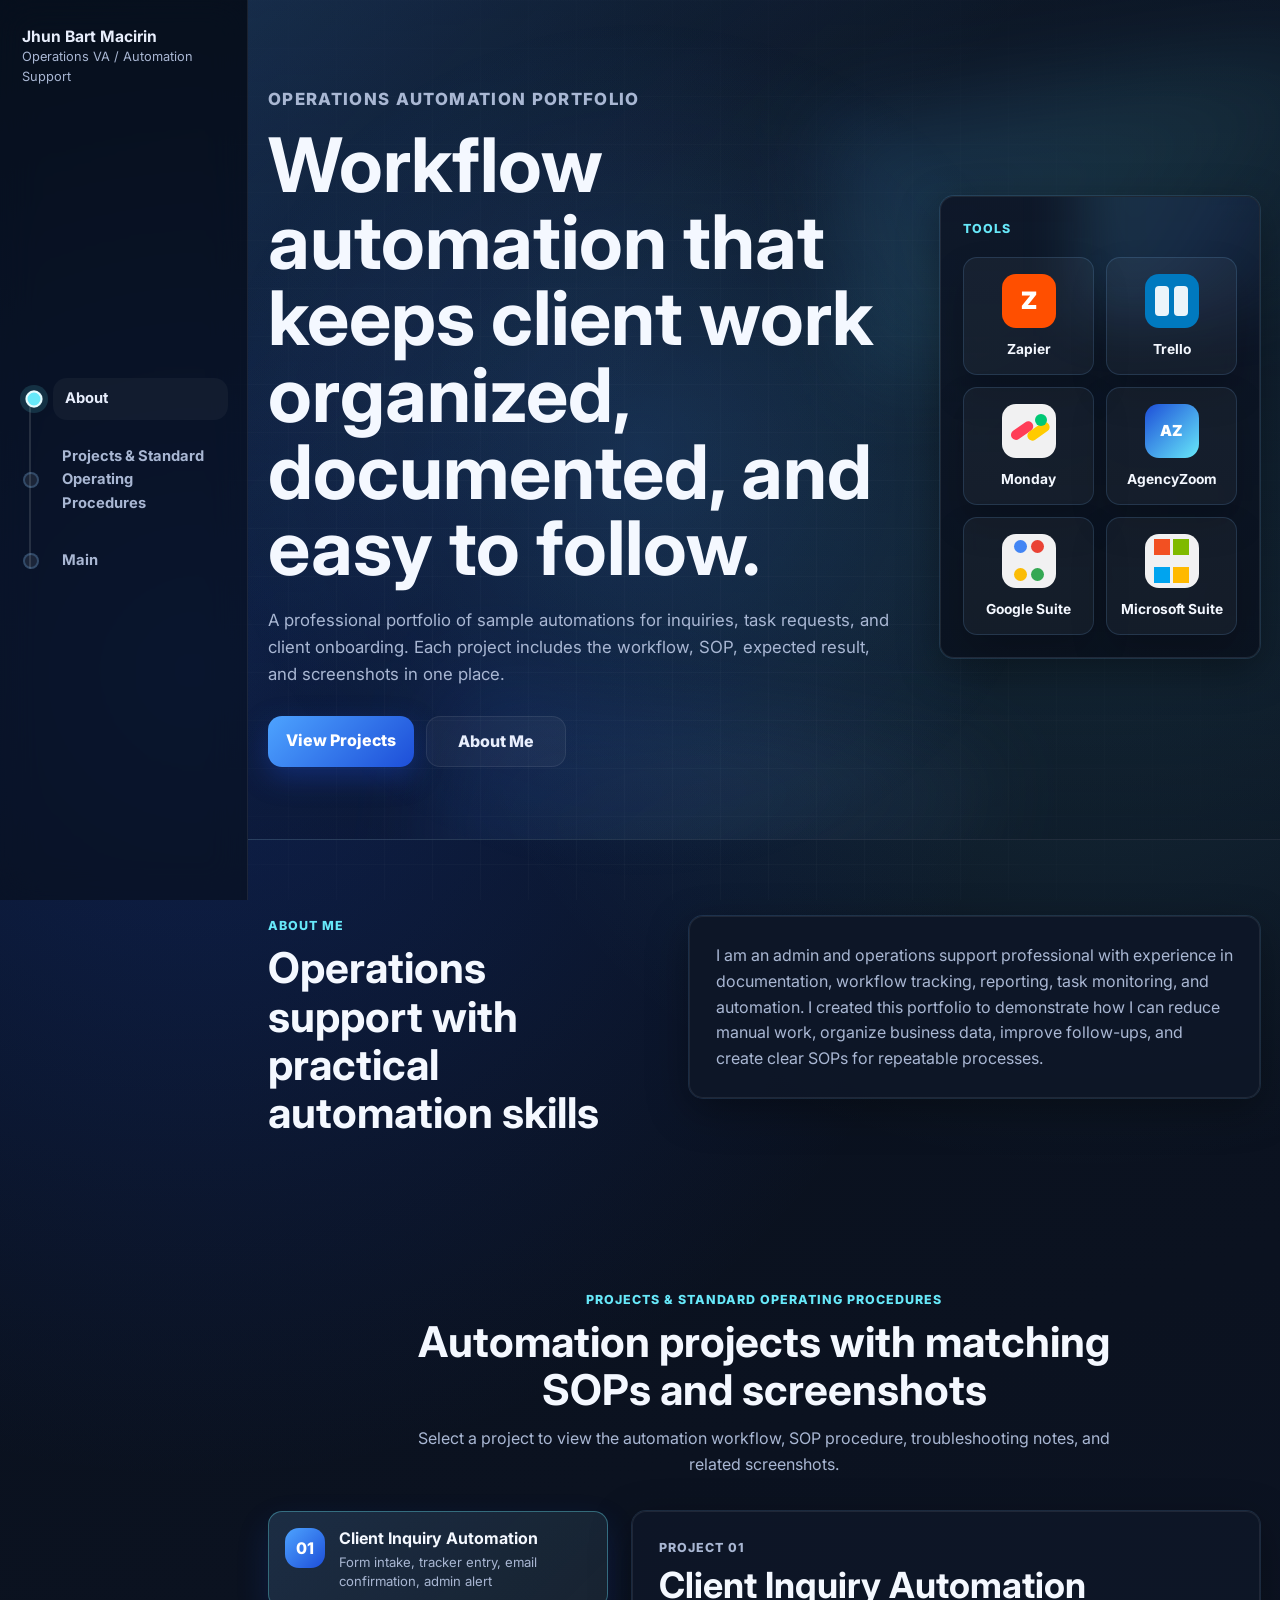
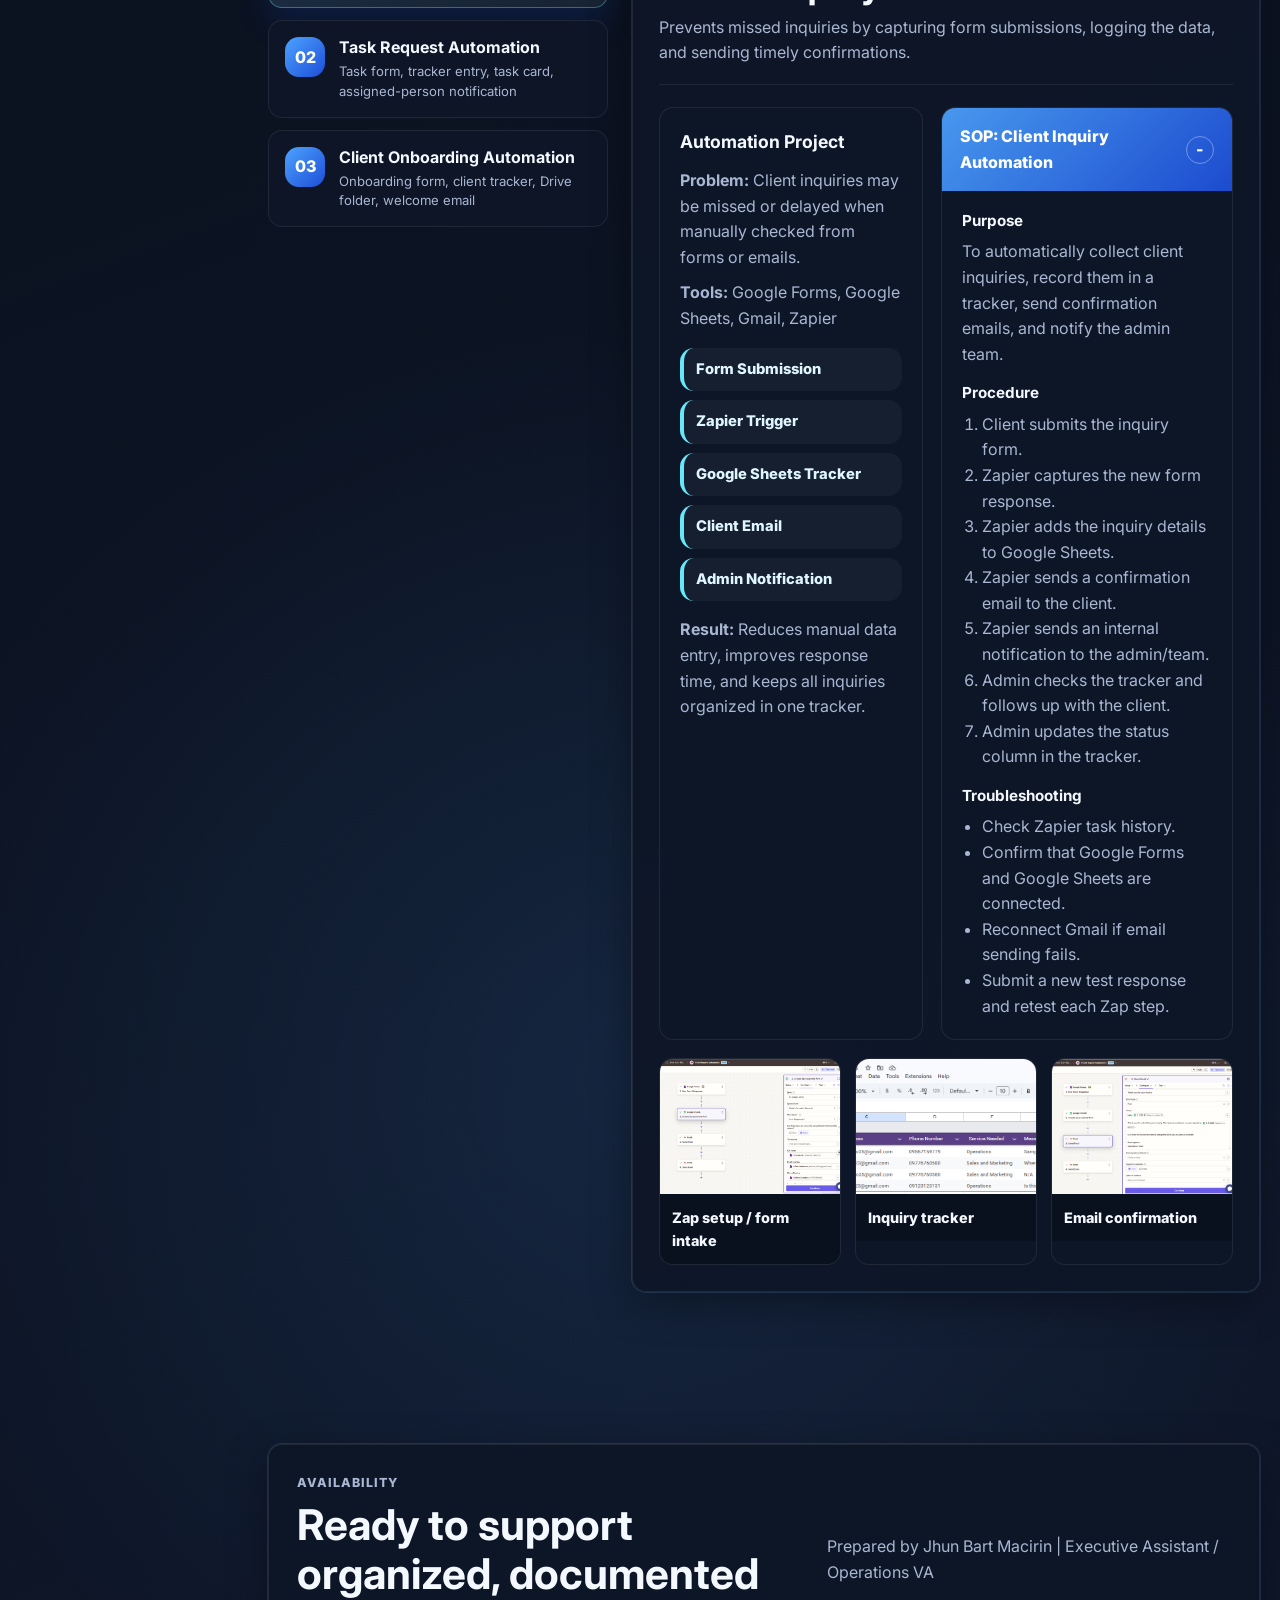
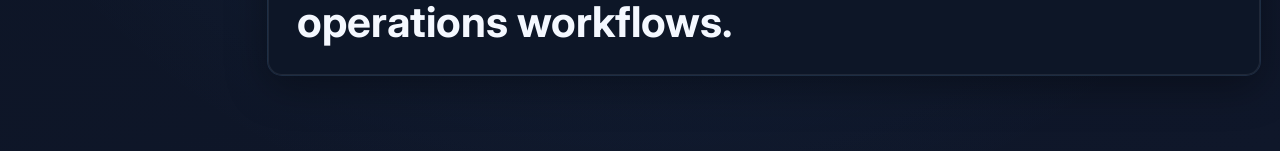
==== zapier_portfolio_html/index.html @ 9762e551 "My resume" ====
<!DOCTYPE html>
<html lang="en">
<head>
    <meta charset="UTF-8" />
    <meta name="viewport" content="width=device-width, initial-scale=1.0" />
    <title>Zapier Operations Automation Portfolio | Jhun Bart Macirin</title>
    <link rel="preconnect" href="https://fonts.googleapis.com" />
    <link rel="preconnect" href="https://fonts.gstatic.com" crossorigin />
    <link href="https://fonts.googleapis.com/css2?family=Inter:wght@400;500;600;700;800&display=swap" rel="stylesheet" />
    <link rel="stylesheet" href="style.css" />
</head>
<body>
    <header class="site-header">
        <div class="container nav-container">
            <a class="brand" href="#top" aria-label="Portfolio home">
                
                <span>
                    <strong>Jhun Bart Macirin</strong>
                    <small>Operations VA / Automation Support</small>
                </span>
            </a>

            <button class="menu-btn" id="menuBtn" type="button" aria-label="Toggle navigation" aria-expanded="false">
                <span></span>
                <span></span>
                <span></span>
            </button>

            <nav class="nav-links" id="navLinks" aria-label="Main navigation">
                <a href="#about">About</a>
                <a href="#projects">Projects & Standard Operating Procedures</a>
                <a href="../jbmacs.html">Main</a>
            </nav>
        </div>
    </header>

    <main id="top">
        <section class="hero">
            <div class="container hero-grid">
                <div class="hero-content">
                    <p class="eyebrow">Operations Automation Portfolio</p>
                    <h1>Workflow automation that keeps client work organized, documented, and easy to follow.</h1>
                    <p>
                        A professional portfolio of sample automations for inquiries, task requests, and client onboarding.
                        Each project includes the workflow, SOP, expected result, and screenshots in one place.
                    </p>
                    <div class="hero-actions">
                        <a href="#projects" class="btn primary">View Projects</a>
                        <a href="#about" class="btn secondary">About Me</a>
                    </div>
                </div>

                <aside class="hero-tools-panel" aria-label="Tools I am confident in using">
                    <div class="hero-tools-copy">
                        <p class="section-label">Tools</p>
                        
                    </div>

                    <div class="floating-tools-grid">
                        <div class="hero-tool float-one">
                            <span class="tool-logo zapier-logo" aria-hidden="true">Z</span>
                            <strong>Zapier</strong>
                        </div>
                        <div class="hero-tool float-two">
                            <span class="tool-logo task-logo" aria-hidden="true">
                                <span></span>
                                <span></span>
                            </span>
                            <strong>Trello</strong>
                        </div>
                        <div class="hero-tool float-three">
                            <span class="tool-logo monday-logo" aria-hidden="true">
                                <span></span>
                                <span></span>
                                <span></span>
                            </span>
                            <strong>Monday</strong>
                        </div>
                        <div class="hero-tool float-two">
                            <span class="tool-logo agencyzoom-logo" aria-hidden="true">AZ</span>
                            <strong>AgencyZoom</strong>
                        </div>
                        <div class="hero-tool float-three">
                            <span class="tool-logo google-logo" aria-hidden="true">
                                <span></span>
                                <span></span>
                                <span></span>
                                <span></span>
                            </span>
                            <strong>Google Suite</strong>
                        </div>
                        <div class="hero-tool float-one">
                            <span class="tool-logo microsoft-logo" aria-hidden="true">
                                <span></span>
                                <span></span>
                                <span></span>
                                <span></span>
                            </span>
                            <strong>Microsoft Suite</strong>
                        </div>
                    </div>
                </aside>
            </div>
        </section>

        <section id="about" class="section">
            <div class="container split-section">
                <div class="section-heading left">
                    <p class="section-label">About Me</p>
                    <h2>Operations support with practical automation skills</h2>
                </div>
                <div class="content-panel">
                    <p>
                        I am an admin and operations support professional with experience in documentation,
                        workflow tracking, reporting, task monitoring, and automation. I created this portfolio
                        to demonstrate how I can reduce manual work, organize business data, improve follow-ups,
                        and create clear SOPs for repeatable processes.
                    </p>
                </div>
            </div>
        </section>

       

        <section id="projects" class="section projects-section">
            <div class="container">
                <div class="section-heading">
                    <p class="section-label">Projects & Standard Operating Procedures</p>
                    <h2>Automation projects with matching SOPs and screenshots</h2>
                    <p class="section-intro">Select a project to view the automation workflow, SOP procedure, troubleshooting notes, and related screenshots.</p>
                </div>

                <div class="project-layout">
                    <div class="project-list" aria-label="Project selector">
                        <button class="project-card active" type="button" data-project="client-inquiry">
                            <span class="project-number">01</span>
                            <span>
                                <strong>Client Inquiry Automation</strong>
                                <small>Form intake, tracker entry, email confirmation, admin alert</small>
                            </span>
                        </button>

                        <button class="project-card" type="button" data-project="task-request">
                            <span class="project-number">02</span>
                            <span>
                                <strong>Task Request Automation</strong>
                                <small>Task form, tracker entry, task card, assigned-person notification</small>
                            </span>
                        </button>

                        <button class="project-card" type="button" data-project="client-onboarding">
                            <span class="project-number">03</span>
                            <span>
                                <strong>Client Onboarding Automation</strong>
                                <small>Onboarding form, client tracker, Drive folder, welcome email</small>
                            </span>
                        </button>
                    </div>

                    <div class="project-details">
                        <article class="project-detail active" id="client-inquiry" data-project-panel="client-inquiry">
                            <div class="detail-header">
                                <p class="section-label">Project 01</p>
                                <h3>Client Inquiry Automation</h3>
                                <p>Prevents missed inquiries by capturing form submissions, logging the data, and sending timely confirmations.</p>
                            </div>

                            <div class="detail-grid">
                                <section class="detail-block">
                                    <h4>Automation Project</h4>
                                    <p><strong>Problem:</strong> Client inquiries may be missed or delayed when manually checked from forms or emails.</p>
                                    <p><strong>Tools:</strong> Google Forms, Google Sheets, Gmail, Zapier</p>
                                    <div class="workflow">
                                        <span>Form Submission</span>
                                        <span>Zapier Trigger</span>
                                        <span>Google Sheets Tracker</span>
                                        <span>Client Email</span>
                                        <span>Admin Notification</span>
                                    </div>
                                    <p><strong>Result:</strong> Reduces manual data entry, improves response time, and keeps all inquiries organized in one tracker.</p>
                                </section>

                                <section class="detail-block sop-block">
                                    <button class="sop-toggle" type="button" aria-expanded="true">
                                        <span>SOP: Client Inquiry Automation</span>
                                        <span class="toggle-icon">-</span>
                                    </button>
                                    <div class="sop-body open">
                                        <h5>Purpose</h5>
                                        <p>To automatically collect client inquiries, record them in a tracker, send confirmation emails, and notify the admin team.</p>
                                        <h5>Procedure</h5>
                                        <ol>
                                            <li>Client submits the inquiry form.</li>
                                            <li>Zapier captures the new form response.</li>
                                            <li>Zapier adds the inquiry details to Google Sheets.</li>
                                            <li>Zapier sends a confirmation email to the client.</li>
                                            <li>Zapier sends an internal notification to the admin/team.</li>
                                            <li>Admin checks the tracker and follows up with the client.</li>
                                            <li>Admin updates the status column in the tracker.</li>
                                        </ol>
                                        <h5>Troubleshooting</h5>
                                        <ul>
                                            <li>Check Zapier task history.</li>
                                            <li>Confirm that Google Forms and Google Sheets are connected.</li>
                                            <li>Reconnect Gmail if email sending fails.</li>
                                            <li>Submit a new test response and retest each Zap step.</li>
                                        </ul>
                                    </div>
                                </section>
                            </div>

                            <section class="screenshots-row" aria-label="Client inquiry screenshots">
                                <figure>
                                    <img src="images/proj 1.png" alt="Client inquiry automation screenshot placeholder" />
                                    <figcaption>Zap setup / form intake</figcaption>
                                </figure>
                                <figure>
                                    <img src="images/proj 1.2.png" alt="Client inquiry tracker screenshot placeholder" />
                                    <figcaption>Inquiry tracker</figcaption>
                                </figure>
                                <figure>
                                    <img src="images/proj 1.3.png" alt="Client inquiry email screenshot placeholder" />
                                    <figcaption>Email confirmation</figcaption>
                                </figure>
                            </section>
                        </article>

                        <article class="project-detail" id="task-request" data-project-panel="task-request">
                            <div class="detail-header">
                                <p class="section-label">Project 02</p>
                                <h3>Task Request Automation</h3>
                                <p>Turns incoming task requests into trackable assignments with clear notifications and status visibility.</p>
                            </div>

                            <div class="detail-grid">
                                <section class="detail-block">
                                    <h4>Automation Project</h4>
                                    <p><strong>Problem:</strong> Task requests from different people can be forgotten or not assigned properly.</p>
                                    <p><strong>Tools:</strong> Google Forms, Google Sheets, Trello / ClickUp / Asana, Gmail, Zapier</p>
                                    <div class="workflow">
                                        <span>Task Form</span>
                                        <span>Zapier Trigger</span>
                                        <span>Tracker Entry</span>
                                        <span>Task Card</span>
                                        <span>Email Notification</span>
                                    </div>
                                    <p><strong>Result:</strong> Helps prevent missed tasks by automatically converting task requests into trackable action items.</p>
                                </section>

                                <section class="detail-block sop-block">
                                    <button class="sop-toggle" type="button" aria-expanded="true">
                                        <span>SOP: Task Request Automation</span>
                                        <span class="toggle-icon">-</span>
                                    </button>
                                    <div class="sop-body open">
                                        <h5>Purpose</h5>
                                        <p>To automatically record task requests, create a task card, and notify the assigned person.</p>
                                        <h5>Procedure</h5>
                                        <ol>
                                            <li>Requester submits the task request form.</li>
                                            <li>Zapier records the task in the tracker.</li>
                                            <li>Zapier creates a task card in the project management tool.</li>
                                            <li>Zapier sends an email notification to the assigned person.</li>
                                            <li>Assigned person updates the task status.</li>
                                        </ol>
                                        <h5>Troubleshooting</h5>
                                        <ul>
                                            <li>Check whether the project management tool connection is active.</li>
                                            <li>Confirm the assignee email is valid.</li>
                                            <li>Retest the Zap using a sample task request.</li>
                                        </ul>
                                    </div>
                                </section>
                            </div>

                            <section class="screenshots-row" aria-label="Task request screenshots">
                                <figure>
                                    <img src="images/proj 2.1.png" alt="Task request automation screenshot placeholder" />
                                    <figcaption>Task form</figcaption>
                                </figure>
                                <figure>
                                    <img src="images/proj 2.2.png" alt="Task tracker screenshot placeholder" />
                                    <figcaption>Task tracker</figcaption>
                                </figure>
                                <figure>
                                    <img src="images/proj 2.3.png" alt="Task card screenshot placeholder" />
                                    <figcaption>Task card</figcaption>
                                </figure>
                            </section>
                        </article>

                        <article class="project-detail" id="client-onboarding" data-project-panel="client-onboarding">
                            <div class="detail-header">
                                <p class="section-label">Project 03</p>
                                <h3>Client Onboarding Automation</h3>
                                <p>Standardizes onboarding by creating records, folders, welcome messages, and team notifications automatically.</p>
                            </div>

                            <div class="detail-grid">
                                <section class="detail-block">
                                    <h4>Automation Project</h4>
                                    <p><strong>Problem:</strong> New client onboarding requires repeated manual steps such as creating folders, records, and welcome emails.</p>
                                    <p><strong>Tools:</strong> Google Forms, Google Sheets, Google Drive, Gmail, Zapier</p>
                                    <div class="workflow">
                                        <span>Onboarding Form</span>
                                        <span>Zapier Trigger</span>
                                        <span>Client Tracker</span>
                                        <span>Drive Folder</span>
                                        <span>Welcome Email</span>
                                    </div>
                                    <p><strong>Result:</strong> Improves onboarding organization by automatically creating client records, folders, and welcome emails.</p>
                                </section>

                                <section class="detail-block sop-block">
                                    <button class="sop-toggle" type="button" aria-expanded="true">
                                        <span>SOP: Client Onboarding Automation</span>
                                        <span class="toggle-icon">-</span>
                                    </button>
                                    <div class="sop-body open">
                                        <h5>Purpose</h5>
                                        <p>To organize new client onboarding by creating records, folders, and welcome emails automatically.</p>
                                        <h5>Procedure</h5>
                                        <ol>
                                            <li>Client submits onboarding form.</li>
                                            <li>Zapier adds the client details to the onboarding tracker.</li>
                                            <li>Zapier creates a Google Drive folder.</li>
                                            <li>Zapier sends a welcome email.</li>
                                            <li>Zapier notifies the admin/team.</li>
                                            <li>Admin reviews the onboarding tracker and prepares next steps.</li>
                                        </ol>
                                        <h5>Troubleshooting</h5>
                                        <ul>
                                            <li>Confirm the Google Drive destination folder is available.</li>
                                            <li>Check the tracker columns used by the Zap.</li>
                                            <li>Reconnect Gmail or Google Drive if a step fails.</li>
                                        </ul>
                                    </div>
                                </section>
                            </div>

                            <section class="screenshots-row" aria-label="Client onboarding screenshots">
                                <figure>
                                    <img src="images/Proj 3.1.1.png" alt="Client onboarding automation screenshot placeholder" />
                                    <figcaption>Zap Set-up</figcaption>
                                </figure>
                                <figure>
                                    <img src="images/Proj 3.1.png" alt="Client folder screenshot placeholder" />
                                    <figcaption>Zap set-up</figcaption>
                                </figure>
                                <figure>
                                    <img src="images/Proj 3.2.png" alt="Welcome email screenshot placeholder" />
                                    <figcaption>Welcome email</figcaption>
                                </figure>
                            </section>
                        </article>
                    </div>
                </div>
            </div>
        </section>

        <section id="contact" class="section contact-section">
            <div class="container contact-panel">
                <div>
                    <p class="section-label">Availability</p>
                    <h2>Ready to support organized, documented operations workflows.</h2>
                </div>
                <p>Prepared by Jhun Bart Macirin | Executive Assistant / Operations VA</p>
            </div>
        </section>
    </main>

    <div class="image-lightbox" id="imageLightbox" aria-hidden="true">
        <button class="lightbox-close" id="lightboxClose" type="button" aria-label="Close image preview">Close</button>
        <img id="lightboxImage" src="" alt="" />
        <p id="lightboxCaption"></p>
    </div>

    <button class="back-to-top" id="backToTop" type="button" aria-label="Back to top">Top</button>

    <script src="script.js"></script>
</body>
</html>
---- zapier_portfolio_html/style.css ----
* {
    box-sizing: border-box;
    margin: 0;
    padding: 0;
}

:root {
    --bg: #0b1220;
    --surface: rgba(14, 23, 40, 0.95);
    --surface-soft: rgba(255, 255, 255, 0.04);
    --ink: #e8eefc;
    --muted: #a9b7d3;
    --line: rgba(255, 255, 255, 0.08);
    --navy: #4da3ff;
    --teal: #67e8f9;
    --gold: #7dc1ff;
    --green: #1d4ed8;
    --accent: #1d4ed8;
    --shadow: 0 0 0 1px rgba(125, 193, 255, 0.15), 0 12px 40px rgba(0, 0, 0, 0.35);
    --radius: 14px;
}

html {
    scroll-behavior: smooth;
}

body {
    background:
        radial-gradient(circle at 15% 20%, rgba(29, 78, 216, 0.25), transparent 28%),
        radial-gradient(circle at 85% 15%, rgba(103, 232, 249, 0.14), transparent 22%),
        radial-gradient(circle at 50% 80%, rgba(77, 163, 255, 0.12), transparent 28%),
        linear-gradient(160deg, #07101d 0%, #0b1220 45%, #0f172a 100%);
    color: var(--ink);
    font-family: "Inter", Arial, sans-serif;
    line-height: 1.6;
    overflow-x: hidden;
    padding-left: 248px;
}

body::before,
body::after {
    content: "";
    inset: 0;
    pointer-events: none;
    position: fixed;
    z-index: 0;
}

body::before {
    background-image:
        linear-gradient(rgba(255, 255, 255, 0.03) 1px, transparent 1px),
        linear-gradient(90deg, rgba(255, 255, 255, 0.03) 1px, transparent 1px);
    background-size: 48px 48px;
    mask-image: radial-gradient(circle at center, black 42%, transparent 95%);
}

body::after {
    background: radial-gradient(circle at center, rgba(77, 163, 255, 0.16), transparent 55%);
    animation: pulseBg 8s ease-in-out infinite;
}

img {
    display: block;
    max-width: 100%;
}

button,
a {
    font: inherit;
}

.container {
    margin: 0 auto;
    position: relative;
    z-index: 1;
    width: min(1160px, calc(100% - 40px));
}

.section {
    padding: 76px 0;
}

.muted-section {
    background: transparent;
    border-block: 1px solid var(--line);
}

.site-header {
    backdrop-filter: blur(18px);
    background: rgba(8, 14, 25, 0.58);
    border-right: 1px solid var(--line);
    bottom: 0;
    box-shadow: none;
    left: 0;
    position: fixed;
    top: 0;
    width: 248px;
    z-index: 20;
}

.nav-container {
    align-items: stretch;
    display: flex;
    flex-direction: column;
    justify-content: space-between;
    margin: 0;
    min-height: 100vh;
    padding: 28px 22px;
    width: 100%;
}

.brand {
    align-items: center;
    color: var(--ink);
    display: flex;
    gap: 12px;
    text-decoration: none;
}

.brand strong,
.brand small {
    display: block;
}

.brand strong {
    font-size: 0.98rem;
    line-height: 1.2;
}

.brand small {
    color: var(--muted);
    font-size: 0.8rem;
}

.logo {
    align-items: center;
    background: linear-gradient(135deg, var(--navy), var(--accent));
    border-radius: var(--radius);
    color: #fff;
    display: inline-flex;
    font-weight: 800;
    height: 44px;
    justify-content: center;
    letter-spacing: 0;
    width: 44px;
}

.nav-links {
    --nav-progress: 0%;
    --nav-progress-scale: 0;
    align-items: stretch;
    display: flex;
    flex-direction: column;
    gap: 16px;
    margin: auto 0;
    padding-left: 28px;
    position: relative;
}

.nav-links::before,
.nav-links::after {
    border-radius: 999px;
    content: "";
    left: 7px;
    position: absolute;
    top: 13px;
    width: 2px;
}

.nav-links::before {
    background: rgba(255, 255, 255, 0.12);
    bottom: 13px;
}

.nav-links::after {
    background: linear-gradient(180deg, var(--teal), var(--accent));
    height: calc(100% - 26px);
    transform: scaleY(var(--nav-progress-scale));
    transform-origin: top;
    transition: transform 280ms ease;
}

.nav-links a {
    border-radius: var(--radius);
    color: var(--muted);
    display: block;
    font-size: 0.92rem;
    font-weight: 700;
    padding: 9px 12px;
    position: relative;
    text-decoration: none;
    transition: background 180ms ease, color 180ms ease, transform 180ms ease;
}

.nav-links a::before {
    background: rgba(255, 255, 255, 0.08);
    border: 2px solid rgba(125, 193, 255, 0.24);
    border-radius: 999px;
    content: "";
    height: 12px;
    left: -27px;
    position: absolute;
    top: 50%;
    transform: translateY(-50%);
    transition: background 180ms ease, border-color 180ms ease, box-shadow 180ms ease, transform 180ms ease;
    width: 12px;
    z-index: 1;
}

.nav-links a:hover,
.nav-links a.active {
    background: rgba(255, 255, 255, 0.04);
    color: var(--ink);
    transform: translateX(3px);
}

.nav-links a.active::before {
    background: var(--teal);
    border-color: rgba(255, 255, 255, 0.84);
    box-shadow: 0 0 0 5px rgba(103, 232, 249, 0.14);
    transform: translateY(-50%) scale(1.08);
}

.menu-btn {
    background: linear-gradient(135deg, var(--navy), var(--accent));
    border: 0;
    border-radius: var(--radius);
    cursor: pointer;
    display: none;
    height: 42px;
    padding: 10px;
    width: 42px;
}

.menu-btn span {
    background: #fff;
    display: block;
    height: 2px;
    margin: 5px 0;
    width: 100%;
}

.hero {
    background:
        linear-gradient(135deg, rgba(77, 163, 255, 0.16), transparent 42%),
        linear-gradient(180deg, rgba(14, 23, 40, 0.64), rgba(10, 17, 30, 0.18));
    border-bottom: 1px solid var(--line);
    overflow: hidden;
    padding: 86px 0 72px;
    position: relative;
}

.hero::before,
.hero::after {
    content: "";
    filter: blur(42px);
    opacity: 0.58;
    pointer-events: none;
    position: absolute;
    z-index: 0;
}

.hero::before {
    background: linear-gradient(135deg, rgba(77, 163, 255, 0.28), rgba(103, 232, 249, 0.18), transparent);
    height: 260px;
    right: -80px;
    top: 80px;
    transform: rotate(-10deg);
    width: 520px;
    animation: blurDriftOne 9s ease-in-out infinite alternate;
}

.hero::after {
    background: linear-gradient(135deg, rgba(29, 78, 216, 0.24), rgba(125, 193, 255, 0.16), transparent);
    bottom: -90px;
    height: 220px;
    left: 18%;
    transform: rotate(8deg);
    width: 560px;
    animation: blurDriftTwo 10s ease-in-out infinite alternate;
}

.hero-grid {
    align-items: center;
    display: grid;
    gap: 42px;
    grid-template-columns: minmax(0, 1.35fr) minmax(320px, 0.65fr);
    position: relative;
    z-index: 1;
}

.eyebrow,
.section-label {
    color: var(--teal);
    font-size: 0.78rem;
    font-weight: 800;
    letter-spacing: 0.08em;
    text-transform: uppercase;
}

.hero-content h1 {
    color: #f4f8ff;
    font-size: clamp(2.35rem, 6vw, 4.7rem);
    line-height: 1.02;
    margin: 14px 0 20px;
    max-width: 940px;
}

.hero-content p {
    color: var(--muted);
    font-size: 1.05rem;
    max-width: 740px;
}

.hero-actions {
    display: flex;
    flex-wrap: wrap;
    gap: 12px;
    margin-top: 28px;
}

.btn {
    border-radius: var(--radius);
    display: inline-flex;
    font-weight: 800;
    justify-content: center;
    min-width: 140px;
    padding: 12px 18px;
    text-decoration: none;
}

.btn.primary {
    background: linear-gradient(135deg, var(--navy), var(--accent));
    box-shadow: 0 10px 28px rgba(29, 78, 216, 0.35);
    color: #fff;
}

.btn.secondary {
    background: rgba(255, 255, 255, 0.04);
    border: 1px solid var(--line);
    color: var(--ink);
}

.hero-panel,
.hero-tools-panel,
.content-panel,
.detail-block,
.project-detail,
.contact-panel {
    background: var(--surface);
    border: 1px solid var(--line);
    border-radius: var(--radius);
    box-shadow: var(--shadow);
}

.hero-panel {
    display: grid;
    gap: 14px;
    padding: 22px;
}

.hero-tools-panel {
    backdrop-filter: blur(18px);
    background: linear-gradient(180deg, rgba(14, 23, 40, 0.95), rgba(10, 17, 30, 0.84));
    overflow: hidden;
    padding: 22px;
    position: relative;
}

.hero-tools-panel::before {
    background: linear-gradient(120deg, rgba(103, 232, 249, 0.14), rgba(77, 163, 255, 0.14), transparent);
    content: "";
    filter: blur(28px);
    height: 180px;
    position: absolute;
    right: -60px;
    top: -60px;
    width: 240px;
}

.hero-tools-copy {
    margin-bottom: 18px;
    position: relative;
    z-index: 1;
}

.hero-tools-copy h2 {
    color: #f4f8ff;
    font-size: clamp(1.25rem, 2.2vw, 1.7rem);
    line-height: 1.2;
    margin-top: 8px;
}

.floating-tools-grid {
    display: grid;
    gap: 12px;
    grid-template-columns: repeat(2, minmax(0, 1fr));
    position: relative;
    z-index: 1;
}

.hero-tool {
    align-items: center;
    background: rgba(255, 255, 255, 0.04);
    border: 1px solid rgba(125, 193, 255, 0.16);
    border-radius: var(--radius);
    box-shadow: 0 18px 36px rgba(0, 0, 0, 0.18);
    display: grid;
    gap: 9px;
    justify-items: center;
    min-height: 118px;
    padding: 14px 10px;
    text-align: center;
    transition: border-color 220ms ease, box-shadow 220ms ease, transform 220ms ease;
}

.hero-tool:hover {
    animation-play-state: paused;
    border-color: rgba(103, 232, 249, 0.36);
    box-shadow: 0 20px 42px rgba(29, 78, 216, 0.18);
}

.hero-tool:hover .tool-logo {
    animation: logoFloat 900ms ease both;
}

.hero-tool strong {
    color: #f4f8ff;
    font-size: 0.86rem;
    line-height: 1.2;
}

.float-one {
    animation: toolFloatOne 5.8s ease-in-out infinite;
}

.float-two {
    animation: toolFloatTwo 6.4s ease-in-out infinite;
}

.float-three {
    animation: toolFloatThree 7s ease-in-out infinite;
}

.metric {
    border-bottom: 1px solid var(--line);
    display: grid;
    gap: 2px;
    padding-bottom: 14px;
}

.metric strong {
    color: #f4f8ff;
    font-size: 2.2rem;
    line-height: 1;
}

.metric span,
.panel-note,
.content-panel p,
.section-intro,
.detail-header p,
.detail-block p,
.contact-panel p {
    color: var(--muted);
}

.panel-note {
    background: var(--surface-soft);
    border-left: 4px solid var(--teal);
    border-radius: var(--radius);
    font-size: 0.94rem;
    padding: 14px;
}

.split-section {
    align-items: start;
    display: grid;
    gap: 40px;
    grid-template-columns: 0.8fr 1.2fr;
}

.section-heading {
    margin: 0 auto 34px;
    max-width: 760px;
    text-align: center;
}

.section-heading.left {
    margin: 0;
    text-align: left;
}

.section-heading h2,
.contact-panel h2 {
    color: #f4f8ff;
    font-size: clamp(1.75rem, 3.4vw, 2.65rem);
    line-height: 1.14;
    margin-top: 8px;
}

.section-intro {
    margin: 12px auto 0;
    max-width: 700px;
}

.content-panel {
    padding: 26px;
}

.tools-grid {
    display: grid;
    gap: 16px;
    grid-template-columns: repeat(3, minmax(0, 1fr));
}

.tool-card {
    align-items: center;
    background: rgba(255, 255, 255, 0.03);
    border: 1px solid var(--line);
    border-radius: var(--radius);
    box-shadow: 0 12px 32px rgba(0, 0, 0, 0.16);
    color: var(--ink);
    display: flex;
    gap: 14px;
    font-weight: 800;
    min-height: 104px;
    overflow: hidden;
    padding: 18px;
    position: relative;
    transition: border-color 220ms ease, box-shadow 220ms ease, transform 220ms ease;
}

.tool-card::after {
    background: linear-gradient(120deg, transparent, rgba(125, 193, 255, 0.18), transparent);
    content: "";
    height: 160%;
    left: -80%;
    opacity: 0;
    position: absolute;
    top: -30%;
    transform: rotate(18deg);
    transition: left 620ms ease, opacity 220ms ease;
    width: 42%;
}

.tool-card:hover {
    border-color: rgba(103, 232, 249, 0.36);
    box-shadow: 0 20px 42px rgba(29, 78, 216, 0.18);
    transform: translateY(-5px);
}

.tool-card:hover::after {
    left: 118%;
    opacity: 1;
}

.tool-card strong {
    line-height: 1.25;
    position: relative;
    z-index: 1;
}

.tool-logo {
    align-items: center;
    background: rgba(255, 255, 255, 0.06);
    border-radius: var(--radius);
    display: inline-flex;
    flex: 0 0 auto;
    height: 54px;
    justify-content: center;
    overflow: hidden;
    position: relative;
    width: 54px;
    z-index: 1;
}

.tool-card:hover .tool-logo {
    animation: logoFloat 900ms ease both;
}

.zapier-logo {
    background: #ff4f00;
    color: #fff;
    font-size: 1.5rem;
    font-weight: 900;
}

.google-logo {
    background: rgba(255, 255, 255, 0.94);
    border: 1px solid var(--line);
    display: grid;
    gap: 4px;
    grid-template-columns: repeat(2, 13px);
}

.google-logo span {
    border-radius: 50%;
    height: 13px;
    width: 13px;
}

.google-logo span:nth-child(1) {
    background: #4285f4;
}

.google-logo span:nth-child(2) {
    background: #ea4335;
}

.google-logo span:nth-child(3) {
    background: #fbbc05;
}

.google-logo span:nth-child(4) {
    background: #34a853;
}

.gmail-logo {
    background: rgba(255, 255, 255, 0.94);
    border: 1px solid var(--line);
}

.gmail-logo::before {
    border: 5px solid #ea4335;
    border-top-color: #4285f4;
    border-radius: 6px;
    content: "";
    height: 25px;
    width: 34px;
}

.gmail-logo span {
    border-bottom: 5px solid #fbbc05;
    border-left: 5px solid transparent;
    border-right: 5px solid transparent;
    height: 18px;
    left: 16px;
    position: absolute;
    top: 16px;
    transform: rotate(180deg);
    width: 22px;
}

.drive-logo {
    background: rgba(255, 255, 255, 0.94);
    border: 1px solid var(--line);
}

.drive-logo span {
    border-radius: 3px;
    height: 14px;
    position: absolute;
    width: 35px;
}

.drive-logo span:nth-child(1) {
    background: #34a853;
    transform: rotate(60deg) translate(-3px, 5px);
}

.drive-logo span:nth-child(2) {
    background: #fbbc05;
    transform: rotate(-60deg) translate(3px, 5px);
}

.drive-logo span:nth-child(3) {
    background: #4285f4;
    transform: translateY(14px);
}

.task-logo {
    background: #0079bf;
    gap: 5px;
    padding: 10px;
}

.task-logo span {
    background: rgba(255, 255, 255, 0.92);
    border-radius: 4px;
    height: 30px;
    width: 14px;
}

.microsoft-logo {
    background: rgba(255, 255, 255, 0.94);
    border: 1px solid var(--line);
    display: grid;
    gap: 3px;
    grid-template-columns: repeat(2, 16px);
}

.microsoft-logo span {
    height: 16px;
    width: 16px;
}

.microsoft-logo span:nth-child(1) {
    background: #f25022;
}

.microsoft-logo span:nth-child(2) {
    background: #7fba00;
}

.microsoft-logo span:nth-child(3) {
    background: #00a4ef;
}

.microsoft-logo span:nth-child(4) {
    background: #ffb900;
}

.monday-logo {
    background: rgba(255, 255, 255, 0.94);
    border: 1px solid var(--line);
}

.monday-logo span {
    border-radius: 999px;
    height: 10px;
    position: absolute;
    width: 25px;
}

.monday-logo span:nth-child(1) {
    background: #ff3d57;
    transform: rotate(-35deg) translate(-5px, -4px);
}

.monday-logo span:nth-child(2) {
    background: #ffcb00;
    transform: rotate(-35deg) translate(8px, 6px);
}

.monday-logo span:nth-child(3) {
    background: #00c875;
    height: 12px;
    transform: translate(12px, -11px);
    width: 12px;
}

.agencyzoom-logo {
    background: linear-gradient(135deg, var(--accent), var(--teal));
    color: #fff;
    font-size: 0.95rem;
    font-weight: 900;
}

.projects-section {
    background: transparent;
}

.project-layout {
    align-items: start;
    display: grid;
    gap: 24px;
    grid-template-columns: 340px minmax(0, 1fr);
}

.project-list {
    display: grid;
    gap: 12px;
    position: sticky;
    top: 96px;
}

.project-card {
    align-items: flex-start;
    background: var(--surface);
    border: 1px solid var(--line);
    border-radius: var(--radius);
    color: var(--ink);
    cursor: pointer;
    display: flex;
    gap: 14px;
    padding: 16px;
    text-align: left;
    transition: border-color 180ms ease, box-shadow 180ms ease, transform 180ms ease;
}

.project-card:hover,
.project-card.active {
    border-color: rgba(103, 232, 249, 0.36);
    box-shadow: 0 14px 32px rgba(29, 78, 216, 0.18);
    transform: translateY(-2px);
}

.project-card.active {
    background:
        linear-gradient(135deg, rgba(77, 163, 255, 0.13), rgba(103, 232, 249, 0.04)),
        rgba(255, 255, 255, 0.04);
}

.project-number {
    align-items: center;
    background: linear-gradient(135deg, var(--navy), var(--accent));
    border-radius: var(--radius);
    color: #fff;
    display: inline-flex;
    flex: 0 0 auto;
    font-weight: 800;
    height: 40px;
    justify-content: center;
    width: 40px;
}

.project-card strong,
.project-card small {
    display: block;
}

.project-card strong {
    color: #f4f8ff;
    line-height: 1.25;
}

.project-card small {
    color: var(--muted);
    font-size: 0.82rem;
    line-height: 1.45;
    margin-top: 5px;
}

.project-detail {
    display: none;
    padding: 26px;
}

.project-detail.active {
    display: block;
}

.detail-header {
    border-bottom: 1px solid var(--line);
    margin-bottom: 22px;
    padding-bottom: 18px;
}

.detail-header h3 {
    color: #f4f8ff;
    font-size: clamp(1.55rem, 3vw, 2.25rem);
    line-height: 1.15;
    margin: 7px 0 8px;
}

.detail-grid {
    display: grid;
    gap: 18px;
    grid-template-columns: minmax(0, 0.95fr) minmax(0, 1.05fr);
}

.detail-block {
    box-shadow: none;
    padding: 20px;
}

.detail-block h4 {
    color: #f4f8ff;
    font-size: 1.1rem;
    margin-bottom: 12px;
}

.detail-block p + p {
    margin-top: 10px;
}

.workflow {
    display: grid;
    gap: 9px;
    margin: 16px 0;
}

.workflow span {
    background: var(--surface-soft);
    border-left: 4px solid var(--teal);
    border-radius: var(--radius);
    color: #dff6ff;
    font-size: 0.92rem;
    font-weight: 800;
    padding: 10px 12px;
}

.sop-block {
    padding: 0;
    overflow: hidden;
}

.sop-toggle {
    align-items: center;
    background: linear-gradient(135deg, rgba(77, 163, 255, 0.92), rgba(29, 78, 216, 0.95));
    border: 0;
    color: #fff;
    cursor: pointer;
    display: flex;
    font-weight: 800;
    justify-content: space-between;
    padding: 16px 18px;
    text-align: left;
    width: 100%;
}

.toggle-icon {
    align-items: center;
    border: 1px solid rgba(255, 255, 255, 0.35);
    border-radius: var(--radius);
    display: inline-flex;
    flex: 0 0 auto;
    height: 28px;
    justify-content: center;
    margin-left: 12px;
    width: 28px;
}

.sop-body {
    display: none;
    padding: 18px 20px 20px;
}

.sop-body.open {
    display: block;
}

.sop-body h5 {
    color: #f4f8ff;
    font-size: 0.95rem;
    margin: 14px 0 6px;
}

.sop-body h5:first-child {
    margin-top: 0;
}

.sop-body ol,
.sop-body ul {
    color: var(--muted);
    margin-left: 20px;
}

.screenshots-row {
    display: grid;
    gap: 14px;
    grid-template-columns: repeat(3, minmax(0, 1fr));
    margin-top: 18px;
}

.screenshots-row figure {
    background: var(--surface);
    border: 1px solid var(--line);
    border-radius: var(--radius);
    cursor: zoom-in;
    overflow: hidden;
    position: relative;
    transition: border-color 220ms ease, box-shadow 220ms ease, transform 220ms ease;
}

.screenshots-row figure::after {
    align-items: center;
    background: rgba(7, 16, 29, 0.82);
    color: #fff;
    content: "Click to zoom";
    display: flex;
    font-size: 0.82rem;
    font-weight: 800;
    inset: 0;
    justify-content: center;
    opacity: 0;
    pointer-events: none;
    position: absolute;
    transition: opacity 220ms ease;
}

.screenshots-row figure:hover {
    border-color: rgba(103, 232, 249, 0.36);
    box-shadow: 0 18px 38px rgba(29, 78, 216, 0.18);
    transform: translateY(-4px);
}

.screenshots-row figure:hover::after {
    opacity: 1;
}

.screenshots-row img {
    aspect-ratio: 4 / 3;
    background: rgba(255, 255, 255, 0.06);
    object-fit: cover;
    transition: transform 320ms ease, filter 320ms ease;
    width: 100%;
}

.screenshots-row figure:hover img {
    filter: saturate(1.05) contrast(1.03);
    transform: scale(1.06);
}

.screenshots-row figcaption {
    background: rgba(10, 17, 30, 0.92);
    color: #f4f8ff;
    font-size: 0.9rem;
    font-weight: 800;
    padding: 12px;
    position: relative;
    z-index: 1;
}

.contact-section {
    background: transparent;
}

.contact-panel {
    align-items: center;
    display: grid;
    gap: 24px;
    grid-template-columns: 1fr 0.8fr;
    padding: 28px;
}

.back-to-top {
    background: linear-gradient(135deg, var(--navy), var(--accent));
    border: 0;
    border-radius: var(--radius);
    bottom: 20px;
    box-shadow: var(--shadow);
    color: #fff;
    cursor: pointer;
    display: none;
    font-weight: 900;
    height: 44px;
    position: fixed;
    right: 20px;
    width: 44px;
    z-index: 30;
}

.image-lightbox {
    align-items: center;
    background: rgba(10, 18, 31, 0.88);
    display: none;
    inset: 0;
    justify-content: center;
    padding: 72px 24px 34px;
    position: fixed;
    z-index: 100;
}

.image-lightbox.active {
    display: flex;
}

.image-lightbox img {
    background: #0b1220;
    border-radius: var(--radius);
    box-shadow: 0 28px 80px rgba(0, 0, 0, 0.36);
    max-height: min(76vh, 760px);
    max-width: min(94vw, 1100px);
    object-fit: contain;
    transform: scale(0.94);
    transition: transform 220ms ease;
}

.image-lightbox.active img {
    transform: scale(1);
}

.image-lightbox p {
    bottom: 22px;
    color: #fff;
    font-weight: 800;
    left: 24px;
    position: absolute;
    right: 24px;
    text-align: center;
}

.lightbox-close {
    background: #f4f8ff;
    border: 0;
    border-radius: var(--radius);
    color: #0b1220;
    cursor: pointer;
    font-weight: 900;
    padding: 10px 14px;
    position: absolute;
    right: 22px;
    top: 20px;
}

.reveal {
    opacity: 0;
    transform: translateY(28px);
    transition: opacity 720ms ease, transform 720ms ease;
    transition-delay: var(--reveal-delay, 0ms);
}

.reveal.in-view {
    opacity: 1;
    transform: translateY(0);
}

.reveal-left {
    transform: translateX(-28px);
}

.reveal-right {
    transform: translateX(28px);
}

.reveal-left.in-view,
.reveal-right.in-view {
    transform: translateX(0);
}

.hero-content {
    animation: heroRise 760ms ease both 100ms;
}

.hero-panel {
    animation: heroRise 760ms ease both 260ms;
}

@keyframes heroRise {
    from {
        opacity: 0;
        transform: translateY(22px);
    }
    to {
        opacity: 1;
        transform: translateY(0);
    }
}

@keyframes pulseBg {
    0%, 100% {
        opacity: 0.45;
        transform: scale(1);
    }
    50% {
        opacity: 0.7;
        transform: scale(1.08);
    }
}

@keyframes logoFloat {
    0% {
        transform: translateY(0) scale(1);
    }
    45% {
        transform: translateY(-6px) scale(1.04);
    }
    100% {
        transform: translateY(0) scale(1);
    }
}

@keyframes toolFloatOne {
    0% {
        transform: translate3d(0, 0, 0);
    }
    50% {
        transform: translate3d(0, -8px, 0);
    }
    100% {
        transform: translate3d(0, 0, 0);
    }
}

@keyframes toolFloatTwo {
    0% {
        transform: translate3d(0, 0, 0);
    }
    50% {
        transform: translate3d(7px, -5px, 0);
    }
    100% {
        transform: translate3d(0, 0, 0);
    }
}

@keyframes toolFloatThree {
    0% {
        transform: translate3d(0, 0, 0);
    }
    50% {
        transform: translate3d(-6px, -7px, 0);
    }
    100% {
        transform: translate3d(0, 0, 0);
    }
}

@keyframes blurDriftOne {
    from {
        transform: translate3d(0, 0, 0) rotate(-10deg);
    }
    to {
        transform: translate3d(-38px, 24px, 0) rotate(-4deg);
    }
}

@keyframes blurDriftTwo {
    from {
        transform: translate3d(0, 0, 0) rotate(8deg);
    }
    to {
        transform: translate3d(44px, -18px, 0) rotate(2deg);
    }
}

@media (max-width: 980px) {
    body {
        padding-left: 0;
    }

    .site-header {
        background: rgba(8, 14, 25, 0.72);
        border-bottom: 1px solid var(--line);
        border-right: 0;
        bottom: auto;
        left: 0;
        position: sticky;
        top: 0;
        width: 100%;
    }

    .nav-container {
        align-items: center;
        flex-direction: row;
        justify-content: space-between;
        margin: 0 auto;
        min-height: 76px;
        padding: 0;
        width: min(1160px, calc(100% - 40px));
    }

    .nav-links {
        align-items: center;
        flex-direction: row;
        gap: 6px;
        margin: 0;
        padding-left: 0;
    }

    .nav-links::before,
    .nav-links::after,
    .nav-links a::before {
        display: none;
    }

    .nav-links a:hover,
    .nav-links a.active {
        transform: none;
    }

    .hero-grid,
    .split-section,
    .project-layout,
    .detail-grid,
    .contact-panel {
        grid-template-columns: 1fr;
    }

    .project-list {
        position: static;
    }

    .tools-grid {
        grid-template-columns: repeat(2, minmax(0, 1fr));
    }
}

@media (max-width: 760px) {
    .container {
        width: min(100% - 28px, 1160px);
    }

    .section,
    .hero {
        padding: 56px 0;
    }

    .menu-btn {
        display: block;
    }

    .nav-links {
        backdrop-filter: blur(18px);
        background: rgba(8, 14, 25, 0.92);
        border-bottom: 1px solid var(--line);
        box-shadow: var(--shadow);
        display: none;
        flex-direction: column;
        gap: 0;
        left: 0;
        padding: 12px 20px 18px;
        position: absolute;
        right: 0;
        top: 76px;
    }

    .nav-links.active {
        display: flex;
    }

    .nav-links a {
        width: 100%;
    }

    .hero-actions {
        flex-direction: column;
    }

    .btn {
        width: 100%;
    }

    .hero-panel,
    .hero-tools-panel,
    .project-detail {
        padding: 18px;
    }

    .screenshots-row,
    .tools-grid {
        grid-template-columns: 1fr;
    }

    .tool-card {
        min-height: 92px;
    }

    .floating-tools-grid {
        grid-template-columns: 1fr;
    }

    .hero-tool {
        align-items: center;
        display: flex;
        justify-content: flex-start;
        min-height: 82px;
        padding: 14px;
        text-align: left;
    }
}

@media (prefers-reduced-motion: reduce) {
    html {
        scroll-behavior: auto;
    }

    *,
    *::before,
    *::after {
        animation-duration: 1ms !important;
        animation-iteration-count: 1 !important;
        scroll-behavior: auto !important;
        transition-duration: 1ms !important;
    }

    .reveal,
    .reveal-left,
    .reveal-right {
        opacity: 1;
        transform: none;
    }
}
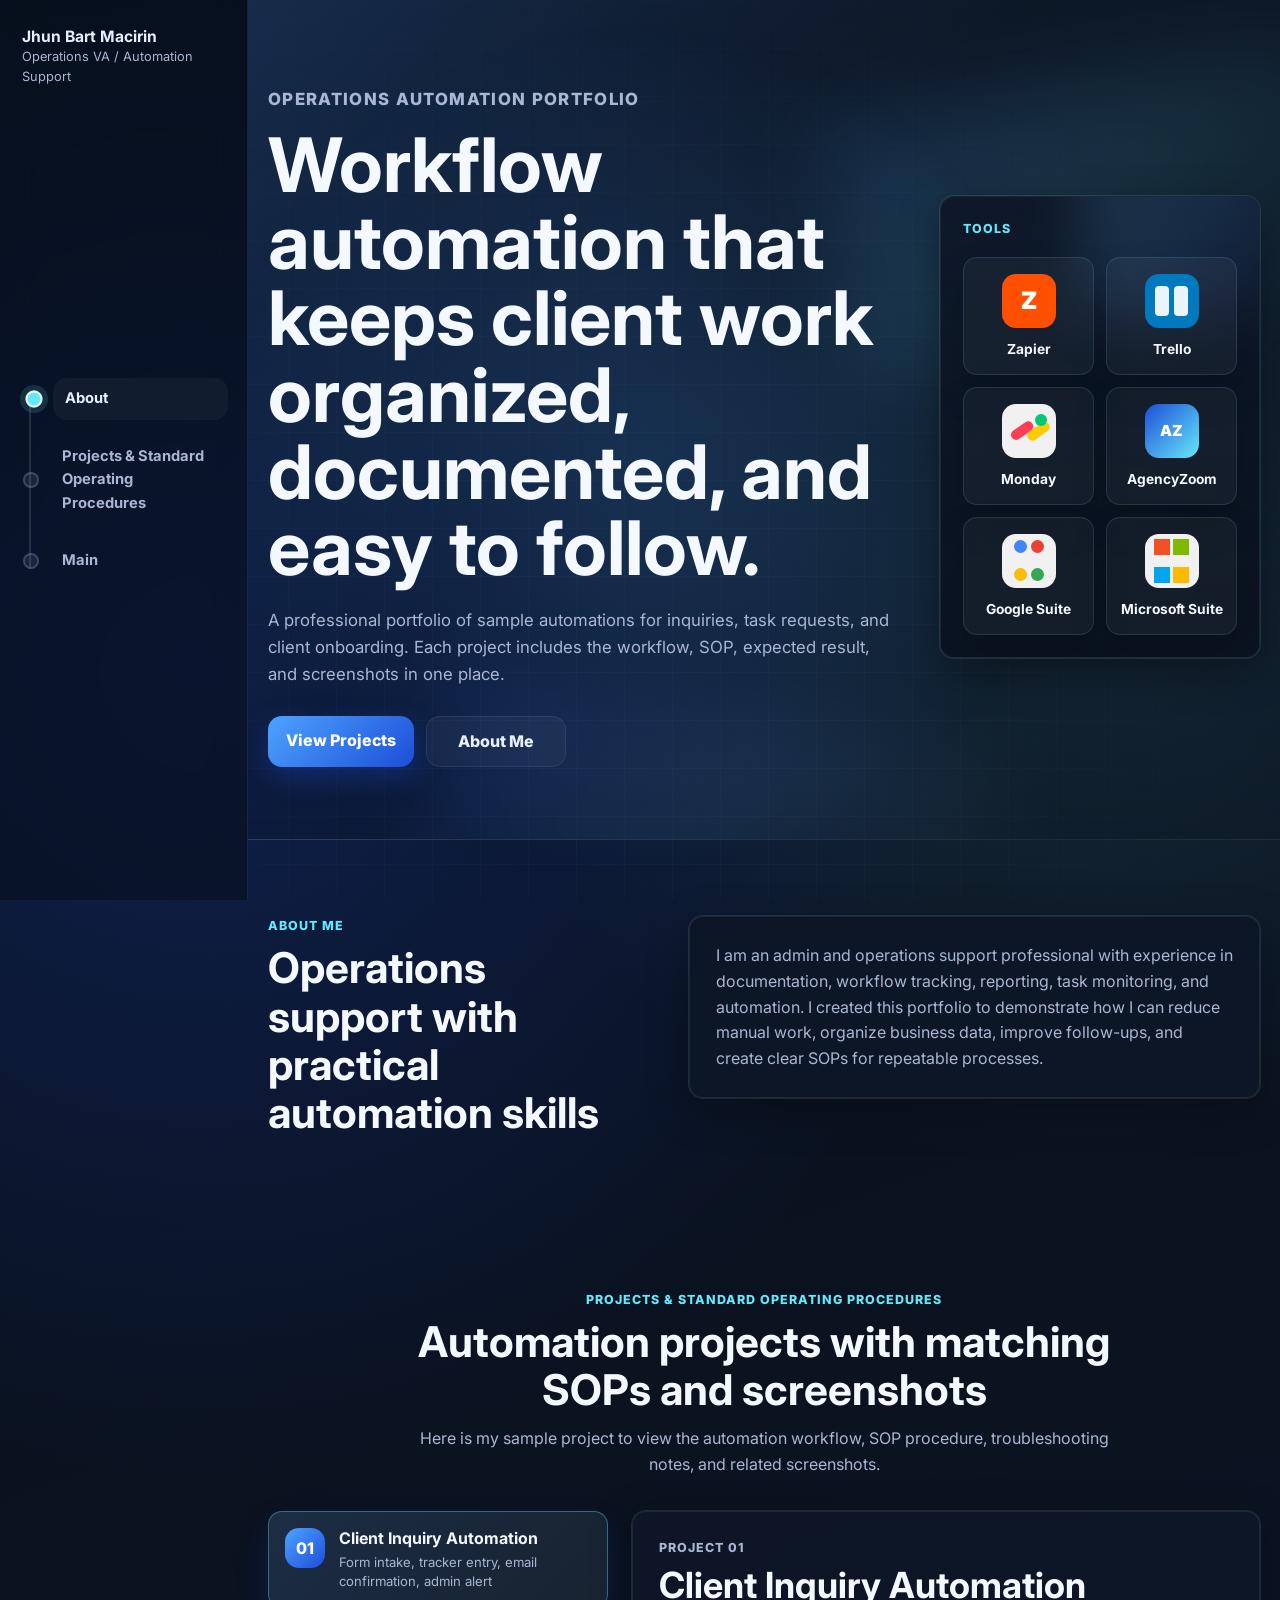
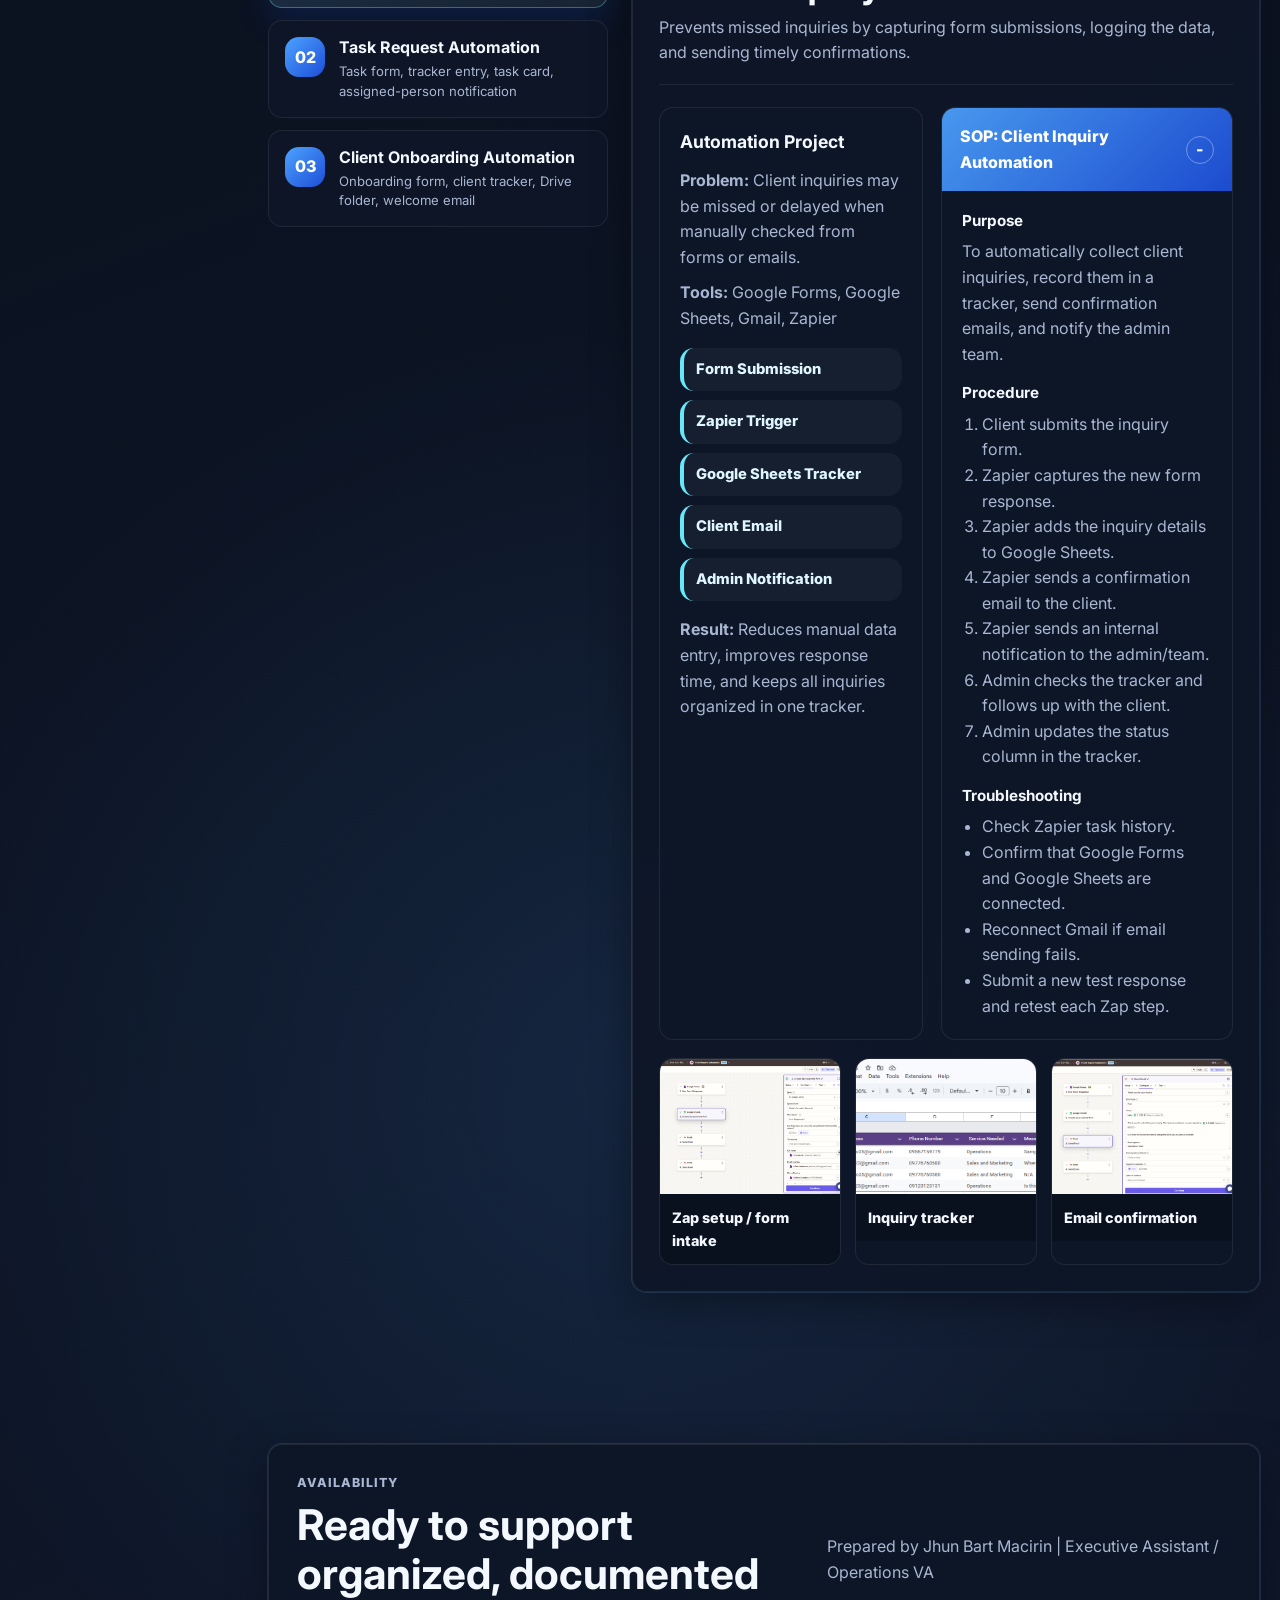
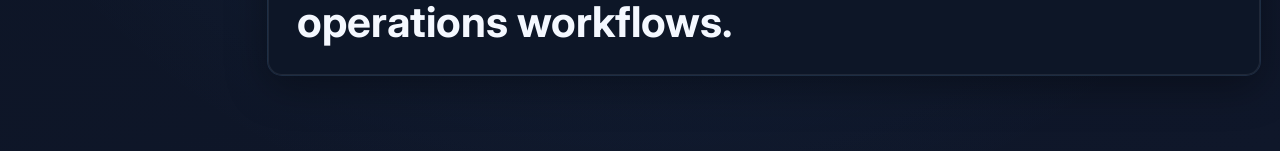
==== commit 3c4450be: "changed the words" ====
--- a/zapier_portfolio_html/index.html
+++ b/zapier_portfolio_html/index.html
@@ -127,7 +127,7 @@
                 <div class="section-heading">
                     <p class="section-label">Projects & Standard Operating Procedures</p>
                     <h2>Automation projects with matching SOPs and screenshots</h2>
-                    <p class="section-intro">Select a project to view the automation workflow, SOP procedure, troubleshooting notes, and related screenshots.</p>
+                    <p class="section-intro">Here is my sample project to view the automation workflow, SOP procedure, troubleshooting notes, and related screenshots.</p>
                 </div>
 
                 <div class="project-layout">
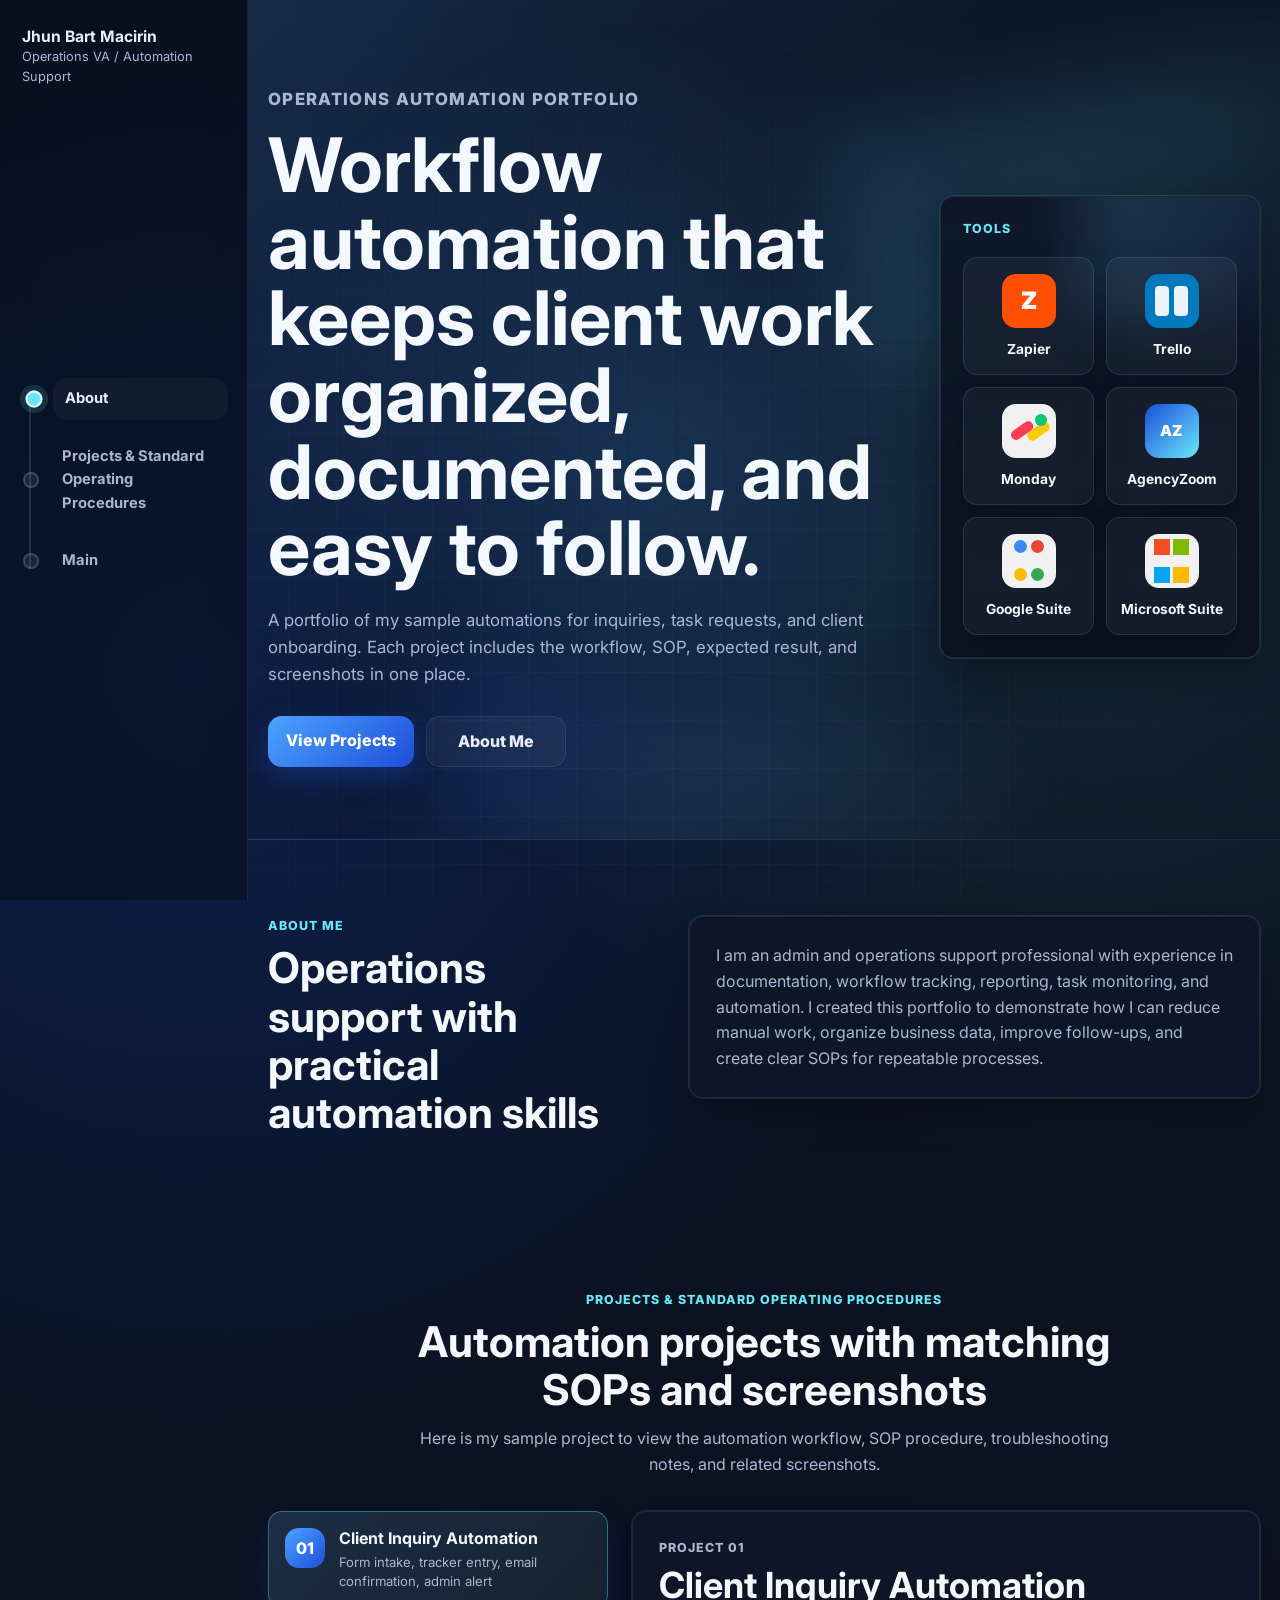
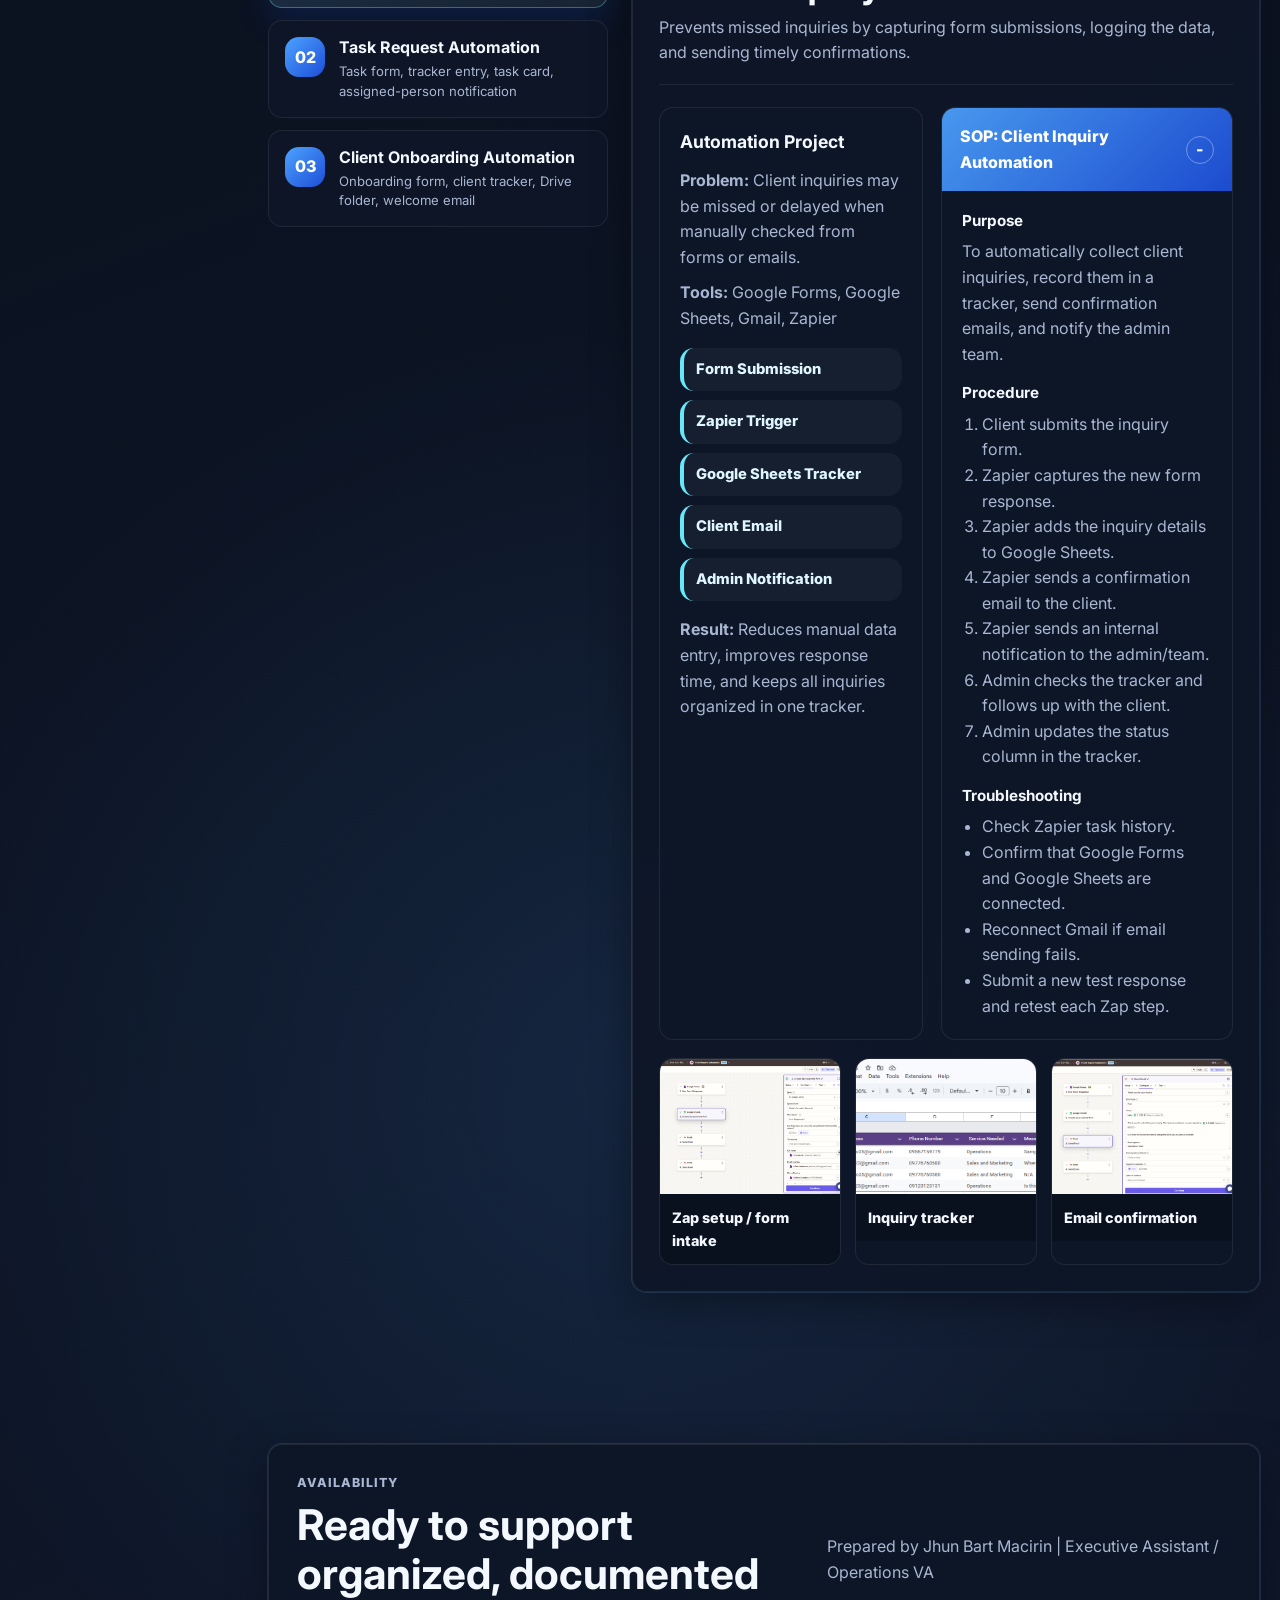
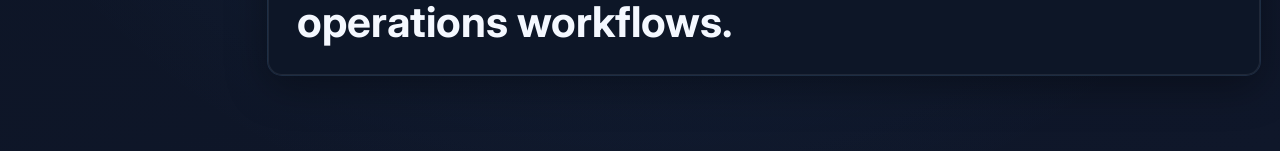
==== commit dd222d43: "changed the definition in zap" ====
--- a/zapier_portfolio_html/index.html
+++ b/zapier_portfolio_html/index.html
@@ -41,7 +41,7 @@
                     <p class="eyebrow">Operations Automation Portfolio</p>
                     <h1>Workflow automation that keeps client work organized, documented, and easy to follow.</h1>
                     <p>
-                        A professional portfolio of sample automations for inquiries, task requests, and client onboarding.
+                        A portfolio of my sample automations for inquiries, task requests, and client onboarding.
                         Each project includes the workflow, SOP, expected result, and screenshots in one place.
                     </p>
                     <div class="hero-actions">
